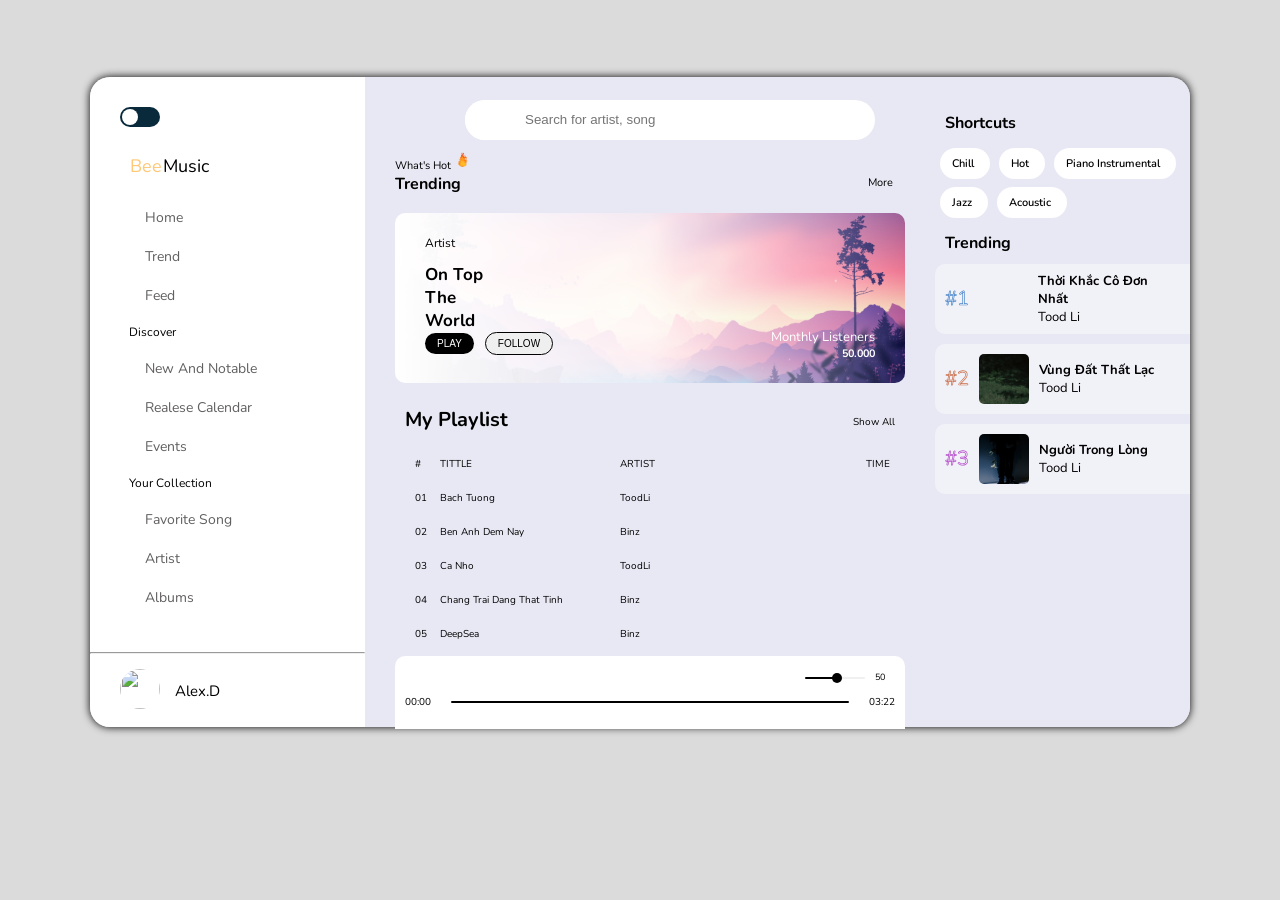
==== index.html @ 3c69642f "change index file" ====
<!DOCTYPE html>
<html lang="en">
<head>
    <meta charset="UTF-8">
    <meta http-equiv="X-UA-Compatible" content="IE=edge">
    <meta name="viewport" content="width=device-width, initial-scale=1.0">
    <link rel="stylesheet" href="../resource/css/styles.css">
    <link href="https://cdn.jsdelivr.net/gh/hung1001/font-awesome-pro@4cac1a6/css/all.css" rel="stylesheet" type="text/css" />   
    
    <script src="https://code.jquery.com/jquery-3.6.0.slim.min.js" integrity="sha256-u7e5khyithlIdTpu22PHhENmPcRdFiHRjhAuHcs05RI=" crossorigin="anonymous"></script>
    <script src="https://code.highcharts.com/highcharts.js"></script>
    <script src="https://code.highcharts.com/modules/series-label.js"></script>
    <script src="https://code.highcharts.com/modules/exporting.js"></script>
    <script src="https://code.highcharts.com/modules/export-data.js"></script>
    <script src="https://code.highcharts.com/modules/accessibility.js"></script>
    <title>Bee Music</title>
</head>
<body>
    <div class="wrapper">
        <div class="container">
            <!-- navbar -->
            <div class="navbar">
                <div class="navbar__container">
                    <div class="navbar__effect">
                        <input type="checkbox" class="switch__mode">
                        <span class="navbar__effect__icon">
                            <i class="fad fa-grip-lines"></i>
                        </span>
                    </div>
                    <div class="logo">
                        <span class="logo__img"><i class="fab fa-forumbee"></i></span>
                        <span class="logo__name">
                            <span class="logo__name--yellow">Bee</span>
                            <span class="logo__name--black">music</span>
                        </span>
                    </div>
                    <div class="navbar_content">
                        <div class="navbar_content navbar_content_main">
                            <ul class="navbar">
                                <li class="navbar__icon__content">
                                    <a href="#">
                                        <span class="navbar__icon">
                                            <i class="fas fa-home"></i>
                                        </span>
                                        <span class="navbar__content">
                                            home
                                        </span>
                                    </a>
                                </li>
                                <li class="navbar__icon__content">
                                    <a href="#">
                                        <span class="navbar__icon">
                                            <i class="fal fa-analytics"></i>
                                        </span>
                                        <span class="navbar__content">
                                            trend
                                        </span>
                                    </a>
                                </li>
                                <li class="navbar__icon__content">
                                    <a href="#">
                                        <span class="navbar__icon">
                                            <i class="fas fa-compass"></i>
                                        </span>
                                        <span class="navbar__content">
                                            feed
                                        </span>
                                    </a>
                                </li>
                            </ul>
                        </div>
                        <div class="navbar_content navbar_content_discover">
                            <p class="navbar__content_tittle">Discover</p>
                            <ul class="navbar">
                                <li class="navbar__icon__content">
                                    <a href="#">
                                        <span class="navbar__icon">
                                            <i class="far fa-newspaper"></i>                                        </span>
                                        <span class="navbar__content">
                                            new and notable
                                        </span>
                                    </a>
                                </li>
                                <li class="navbar__icon__content">
                                    <a href="#">
                                        <span class="navbar__icon">
                                            <i class="fas fa-calendar-alt"></i>
                                        </span>
                                        <span class="navbar__content">
                                            realese calendar
                                        </span>
                                    </a>
                                </li>
                                <li class="navbar__icon__content">
                                    <a href="#">
                                        <span class="navbar__icon">
                                            <i class="fas fa-ticket-alt"></i>
                                        </span>
                                        <span class="navbar__content">
                                            events
                                        </span>
                                    </a>
                                </li>
                            </ul>
                        </div>
                        <div class="navbar_content navbar_content_collection">
                            <p class="navbar__content_tittle">Your Collection</p>
                            <ul class="navbar">
                                <li class="navbar__icon__content">
                                    <a href="#">
                                        <span class="navbar__icon">
                                            <i class="fas fa-heart"></i>
                                        </span>
                                        <span class="navbar__content">
                                            favorite song
                                        </span>
                                    </a>
                                </li>
                                <li class="navbar__icon__content">
                                    <a href="#">
                                        <span class="navbar__icon">
                                            <i class="fas fa-users"></i>
                                        </span>
                                        <span class="navbar__content">
                                            artist
                                        </span>
                                    </a>
                                </li>
                                <li class="navbar__icon__content">
                                    <a href="#">
                                        <span class="navbar__icon">
                                            <i class="fas fa-star"></i>
                                        </span>
                                        <span class="navbar__content">
                                            albums
                                        </span>
                                    </a>
                                </li>
                            </ul>
                        </div>
                    </div>
                </div>
                <hr style="color: rgb(97, 95, 95);">
                <div class="navbar__user">
                    <span class="account__img">
                        <img src="https://i.pinimg.com/564x/e2/06/dd/e206ddf0f27e3b1084a18b9f6635a514.jpg" alt="">
                    </span>
                    <span class="account__name">Alex.D</span>
                    <span class="account__icon"><i class="fad fa-sign-out"></i></span>
                </div>
            </div>

            <!-- main -->
            <div class="content">
                <div class="content content__header">
                    <div class="icon__before__after">
                        <span class="icon icon__before">
                            <i class="fas fa-long-arrow-alt-left"></i>
                        </span>
                        <span class="icon icon__after">
                            <i class="fas fa-long-arrow-alt-right"></i>
                        </span>
                    </div>
                    <div class="search__bar">
                        <span class="icon__search">
                            <i class="far fa-search"></i>
                        </span>
                        <span class="input">
                            <input type="text" placeholder="Search for artist, song" id="search">
                        </span>
                        <span class="clear" onclick="document.getElementById('search').value=''">
                            <i class="fal fa-times"></i>
                        </span>
                    </div>
                </div>
                <div class="content content__tittle">
                    <p class="content__tittle__small">
                        what's hot
                        <img src="../resource/img/fire.png">
                    </p>
                    <div class="content__tittle__big">
                        <p class="content__tittle__big__left">trending</p>
                        <p class="content__tittle__big__right">more <i class="far fa-chevron-right"></i></p>
                    </div>
                </div>
                <div class="content content__banner">
                    <p class="content__banner__small__tittle">
                        artist
                    </p>
                    <h4 class="content__banner__big__tittle">
                        on top the world
                    </h4>
                    <div class="content__banner__sub">
                        <div class="content__banner__sub__button">
                            <button class="button__play">play</button>
                            <button class="button__follow">follow</button>
                        </div>
                        <div class="content__banner__sub__infor">
                            <p>Monthly listeners</p>
                            <h5>50.000</h5>
                        </div>
                    </div>
                </div>
                <div class="content content__playList">
                    <div class="playList__header">
                        <h1>my playlist</h1>
                        <p>Show all</p>
                    </div>
                    <div class="playList__main">
                        <div class="playList playList__tittle">
                            <p class="playList__number">#</p>
                            <p class="playList__name">tittle</p>
                            <p class="playList__artist">artist</p>
                            <p class="playList__time">time</p>
                        </div>
                        <div class="playList__play">
                        </div>
                    </div>
                </div>

                <div class="playSong">
                    <div class="playSong__control">
                        <div class="playSong__control__active">
                            <i class="far fa-heart heart"></i>
                            <i class="fas fa-music"></i>
                            <i class="far fa-expand-alt"></i>
                        </div>
                        <div class="playSong__control__main">
                            <i class="far fa-undo-alt play-repeat"></i>
                            <i class="fas fa-fast-backward play-backward"></i>
                            <i class="fas fa-play-circle play"></i>
                            <i class="fas fa-fast-forward play-forward"></i>
                            <i class="fas fa-random play-random"></i>
                        </div>
                        <div class="playSong__volumn">
                            <i class="fal fa-volume-up"></i>
                            <div class="slider">
                                <input type="range" min="0" max="100" value="50" class="volumn__input">
                                <progress min="0" max="100" value="50" class="volumn__progress"></progress>
                            </div>
                            <div class="sliderValue">50</div>
                        </div>
                    </div>
                    <div class="playSong__process">
                        <span class="current-time">00:00</span>
                        <div class="progress__song"><div class="progress-bar__song"></div></div>
                        <span class="duration-time">03:22</span>
                    </div>
                </div>
            </div>

            <!-- siderbar -->
            <div class="siderbar">
                <div class="siderbar__shortcut">
                    <p class="siderbar__title">
                        shortcuts
                    </p>
                    <div class="siderbar__shortcut__items">
                        <span class="siderbar__shortcut__item">
                            chill
                            <i class="far fa-snowflake snow"></i>
                        </span>
                        <span class="siderbar__shortcut__item">
                            hot
                            <i class="fas fa-star star"></i>
                        </span>
                        <span class="siderbar__shortcut__item">
                            Piano instrumental
                            <i class="fad fa-piano-keyboard keyboard"></i>
                        </span>
                        <span class="siderbar__shortcut__item">
                            jazz
                            <i class="fas fa-saxophone saxophone"></i>
                        </span>
                        <span class="siderbar__shortcut__item">
                            acoustic
                            <i class="fas fa-guitar guitar"></i>
                        </span>
                    </div>
                </div>

                <div class="siderbar__trending">
                    <p class="siderbar__title">trending</p>
                    <div class="listTrend">
                        <div class="listTrend__item"></div>
                    </div>
                </div>

                <div class="siderbar__chart">
                    <div id="chart"></div>
                </div>
            </div>
        </div>
    </div>
    
    <script>
        window.onload = function() {
        volumnButton = document.querySelector(".volumn__input");
        volumnButton.oninput = function(){
            volumnProgress = document.querySelector(".volumn__progress");
            volumnProgress.value = volumnButton.value;

            volumnValue = document.querySelector(".sliderValue");
            volumnValue.innerHTML = volumnButton.value;
        }
    }
    </script>
    <script src="../resource/js/script.js"></script>
    <script src="../resource/js/chart.js"></script>
</body>
</html>
---- resource/css/styles.css ----
@import url('https://fonts.googleapis.com/css2?family=Nunito:wght@200;300&family=Poppins:wght@200&display=swap');
html{
    font-family: 'Nunito', sans-serif;
    font-size: 62.5%;
    text-transform: capitalize;
}
body{
    margin: 0;
    padding: 0;
    box-sizing: border-box;
}
:root{
    --color-border:white;
    --color-chart:#E7E8F3;
    --color-hr: ;
    --text-color:black;
    --color-gray: rgb(97, 95, 95);
    --color-logo:#FFC876;
    --color-ball-before:white;
    --color-button-before:#092A3B;
    --color-black: black;
    --color-background:#DBDBDB;
    --color-background-main:#E7E8F3;
    --color-navbar-hover:#9ba0df;
    --color-background-navbar: white;
    --color-background-scroll: lightgrey;
    --color-scrollbar-thumb: rgba(145, 145, 145, 0.719);
}
.wrapper{
    height: 900px;
    background-color: var(--color-background);
    display: flex;
    justify-content: center;
    color: var(--text-color); 
}
::-webkit-scrollbar{
    width: 12px;
}
::-webkit-scrollbar-track{
    width: 10px;
}
::-webkit-scrollbar-thumb{
    border-radius: 7px;
    border: 3px solid transparent;
    background-clip: content-box;
    background-color: var(--color-scrollbar-thumb);
}
.container{
    position: relative;
    margin-top: 6%;
    border-radius: 20px;
    height: 65rem;
    box-shadow: 0 0 0.8rem black;
    /* Grid */
    display: grid;
    grid-template-columns: 275px 570px 255px;

}

/* navbar */
.navbar{
    background-color: var(--color-background-navbar);  
    border-radius: 20px 0 0 20px;
}
/* navbar container */
.navbar__container{
    padding: 3rem;
}
.navbar__effect{
    width: 21.5rem;
    height: 2rem;
    display: flex;
}
.switch__mode{
    position: relative;
    appearance: none;
    width: 4rem;
    height: 2rem;
    background-color: var(--color-button-before);
    border-radius: 10px;
    margin: 0;
}
.switch__mode:checked{
    background-color: var(--color-background-main);
}
.switch__mode::before{
    content: "";
    display: block;
    width: 1.6rem;
    height: 1.6rem;
    border-radius: 50%;
    background-color: var(--color-ball-before);
    position: absolute;
    top: 0.2rem;
    left: 0.2rem;
    transition: 0.7s;
}
.switch__mode:checked::before{
    left: 2.1rem;
    background-color: var(--color-button-before);
}
.navbar__effect__icon{
    color: var(--text-color);
    margin-left: auto;
    font-size: 15px;
    cursor: pointer;
}

.logo{
    padding: 1.5rem 0;
    color: var(--color-logo);
    font-size: 1.8rem;
}
.logo__img{
    font-size: 3rem;
    margin-right: 1rem;
}
.logo__name{
    word-spacing: -4px;
}
.logo__name--black{
    color: var(--text-color);
}

.navbar{
    list-style-type: none;
    padding: 0;
    margin: 0;
}
a{
    text-decoration: none;
    color: var(--color-gray);
}
.navbar__icon__content{
    position: relative;
    padding: 1rem;
    font-size: 1.4rem;
    transition: .1s;
}
.navbar__icon__content:hover{
    background-color: var(--color-navbar-hover);
    border-radius: .7rem;
    cursor: pointer;
}
.navbar__icon__content:hover a{
    color: var(--color-black);
}
.navbar__icon__content::after{
    content: '';
    display: block;
    position: absolute;
    width: 0.2rem;
    height: 100%;
    top: 0;
    right: -3rem;
    background-color: var(--color-navbar-hover);
    opacity: 0;
}
.navbar__icon__content:hover:after{
    opacity: 1;
}
.navbar__icon{
    margin-right: 1.5rem;
}
.navbar__content_tittle{
    font-size: 1.2rem;
    margin: 0.9rem;
}
hr{
    color: var(--color-gray);
}
.navbar__user{
    display: flex;
    align-items: center;
    padding: 1rem 3rem;
}
.navbar__user img{
    width: 4rem;
    height: 4rem;
    border-radius: 50%;
    margin-right: 1.5rem;
}
.account__name{
    font-size: 1.5rem;
    cursor: pointer;
}
.account__icon{
    margin-left: auto;
    font-size: 1.5rem;
    color: var(--text-color);
    cursor: pointer;
}

/* Content */
.content{
    padding: 1rem 3rem;
    background-color: var(--color-background-main);
}
.content__header{
    display: flex;
    align-items: center;
    padding: 0;
    margin-top: 1.3rem;
}
.icon{
    font-size: 1.5rem;
    margin-right: 3.5rem;
    cursor: pointer;
}

.search__bar{
    position: relative;
    width: 41rem;
    height: 4rem;
    border-radius: 4rem;
    background-color: var(--color-background-navbar);
}
.search__bar.active{
    width: 41rem;
}
.icon__search{
    display: flex;
    justify-content: center;
    align-items: center;
    cursor: pointer;
    position: absolute;
    font-size: 1.5rem;
    width: 4rem;
    height: 4rem;
    border-radius: 50%;
    background-color: var(--color-background-navbar);
}
.search__bar .input{
    position: relative;
    width: 30rem;
    height: 3.8rem;
    left: 6rem;

    display: flex;
    justify-content: center;
    align-items: center;
}
.search__bar .input input{
    position: absolute;
    top: 0;
    width: 100%;
    height: 100%;
    border: none;
    outline: navajowhite;
}
.clear{
    font-size: 1.5rem;
    position: absolute;
    top: 30%;
    right: 5%;
    cursor: pointer;
}
.content__tittle{
    padding: 0;
}
.content__tittle__small{
    font-size: 1.1rem;
    padding-top: 1rem;
    margin: 0;
}
.content__tittle__small img{
    height: 1.9rem;
    width: 1.7rem;
    margin: 0;
}
.content__tittle__big{
    display: flex;
    align-items: center;
    padding-bottom: 1.8rem;
}
.content__tittle__big__left{
    font-weight: bold;
    font-size: 1.6rem;
    margin: 0;
}
.content__tittle__big__right{
    margin: 0;
    margin-bottom: .2rem;
    margin-left: auto;
    margin-right: .7rem;
    font-size: 1.1rem;
    transition: .2s;
}
.content__tittle__big__right i{
    margin-left: .5rem;
    font-size: 1rem;
}
.content__tittle__big__right:hover{
    color: var(--color-background-navbar);
    text-decoration: underline;
    background-color: var(--color-black);
    border-radius: 1rem;
    padding: 0.2rem 1.1rem;
    cursor: pointer;
}
.content__banner{
    background: linear-gradient(to right, white, rgba(255, 255, 255, 0.85), rgba(255, 255, 255, 0)), 
    url(../img/banner.jpg);
    background-repeat: no-repeat;
    background-size: cover;
    background-position: center;
    height: 15rem;
    border-radius: 1rem;
    position: relative;
    color: var(--text-color);
}
.content__banner__small__tittle{
    font-size: 1.2rem;
}
.content__banner__big__tittle{
    font-size: 1.7rem;
    height: 4.8rem;
    width: 8.5rem;
    margin-top: 0;
    margin-bottom: 0;
}
.content__banner__sub__button button{
    border-radius: 2rem;
    padding: 0.5rem 1.2rem;
    text-transform: uppercase;
    font-size: 1rem;
    margin-top: 1.6rem;
    margin-right: .8rem;
}
.button__play{
    background-color: var(--color-black);
    color: var(--color-ball-before);
    border: none;
    transition: .5s;
}
.button__play:hover{
    cursor: pointer;
    background-color: rgba(0, 0, 0, 0.363);
}
.button__follow{
    border: solid .1rem;
    transition: .5s;
}
.button__follow:hover{
    cursor: pointer;
    color: rgba(0, 0, 0, 0.363);
    border: solid .1rem rgba(0, 0, 0, 0.315);
}
.content__banner__sub__infor{
    color: var(--color-ball-before);
    font-size: 1.3rem;
    text-align: right;
    margin-left: auto;
    margin-top: 1.7rem;
}
.content__banner__sub__infor p{
    margin: 0;
}
.content__banner__sub__infor h5{
    margin: 0;
}
.content__banner__sub{
    display: flex;
    align-items: center;
}
.content__playList{
    padding: 1rem;
}
.playList__header{
    display: flex;
    align-items: center;
}
.playList__header p{
    margin-left: auto;
    margin-top: 1.5rem;
    transition: .5s;
}
.playList__header p:hover{
    padding: .1rem 1rem;
    background-color: black;
    color: white;
    border-radius: 2rem;
    cursor: pointer;
}
.playList{
    gap: 1rem;
    padding: 1rem 0;
    display: grid;
    grid-template-columns: 1.5rem 17rem 12rem 16rem;
}
.playList.song{
    transition: .2s;
}
.playList.song:hover{
    background-color: rgba(255, 255, 255, 0.39);
    border-radius: 1rem;
}
.playList p{
    margin: 0;
    padding-left: 1rem;
    padding-right: 1rem;
}
.playList__main{
    position: relative;
}
.playList__tittle{
    position: relative;
    text-transform: uppercase;
    font-size: 1rem;
}
.playList__time{
    text-align: right;
    padding-right: 2rem;
}
.playList__play{
    position: absolute;
    overflow-y: scroll;
    height: 16rem;
    cursor: pointer;
}
.playList__play::-webkit-scrollbar{
    width: 8px;
}

.playSong{
    position: absolute;
    width: 51rem;
    height: 7.3rem;
    margin-top: 16.5rem;
    border-radius: 1rem 1rem 0 0;
    background-color: var(--color-background-navbar);
}
.playSong__control{
    display: flex;
    align-items: center;
    justify-content: space-between;
    font-size: 1.2rem;
    padding: 1.5rem 2rem 1rem;
}
.playSong__control__active{
    display: flex;
    justify-content: space-around;
}
.playSong i{
    padding: 0 0.5rem;   
    cursor: pointer; 
}
.playSong__control__main{
    display: flex;
    justify-content: center;
    align-items: center;
}
.playSong__control__main .play{
    font-size: 2.5rem;
}

.playSong__volumn{
    display: flex;
    align-items: center;
}
.slider{
    position: relative;
    width: 6rem;
    height: .2rem;
    margin-left: .5rem;
}
.slider input[type ="range"]{
    position: absolute;
    top: -1px;
    width: 6rem;
    height: .2px;
    -webkit-appearance: none;
    background: transparent;
    z-index: 99;
}
.slider input::-webkit-slider-thumb{
    -webkit-appearance: none;
    width: 1rem;
    height: 1rem;
    background: var(--color-black);
    border-radius: 50%;
    cursor: pointer;
}
.slider input::-webkit-slider-thumb:hover{
    transform: scale(1.1);
}
.slider progress{
    position: absolute;
    top: 0;
    width: 6rem;
    height: .2rem;
    -webkit-appearance: none;
    border-radius: 2px;
    overflow: hidden;
}
.slider progress::-webkit-progress-bar{
    background: #f0f0f0; 
}
.slider progress::-webkit-progress-value{
    background: var(--color-black); 
}
.sliderValue{
    text-align: center;
    margin-left: 1rem;
    font-size: .9rem;
    margin-bottom: .2rem;
}

.playSong__process {
    display: flex;
    align-items: center;
    padding: 1rem;
    padding-top: 0;
}
.progress__song {
    margin-left: 2rem;
    margin-right: 2rem;
    width: 100%;
    height: .2rem;
    overflow: hidden;
    position: relative;
    border-radius: 5px;
    background: var(--color-black);
    cursor: pointer;
}
.progress-bar__song{
    position: absolute;
    top: 0;
    left: 0;
    width: 0;
    height: 100%;
    background-color: rgb(243 60 110);
}

/* siderbar */
.siderbar{
    background-color: var(--color-background-main);
    border-radius: 0 20px 20px 0;
}
.siderbar__shortcut{
    padding-top: 3.5rem;
}
.siderbar__title{
    font-weight: bold;
    font-size: 1.6rem;
    margin: 0;
    margin-bottom: 1rem;
    margin-left: 1rem;
}
.siderbar__shortcut__items{
    display: flex;
    flex-wrap: wrap;
    margin-bottom: 1rem;
}
.siderbar__shortcut__item{
    padding: 0.8rem 1.2rem;
    background-color: white;
    margin: 0.4rem;
    margin-left: .5rem;
    border-radius: 2rem;
    display: flex;
    align-items: center;
    color: #000;
    font-weight: 600;
    font-size: 1.1rem;
    cursor: pointer;
}
.siderbar__shortcut__item i{
    margin-left: .4rem;
}
i.snow{
    color: lightskyblue;
}
i.star{
    color: #FFE98E;
}
i.saxophone,
.guitar{
    color: burlywood;
}

.media{
    cursor:pointer;
    display: flex;
    align-items: center;
    width: 23.5rem;
    height: 6rem;
    margin-bottom: 1rem;
    padding: .5rem 1rem;
    border-radius: 1rem 0 0 1rem;
    background-color: rgba(255, 255, 255, 0.39);
}
.media:hover{
    background:rgba(255, 255, 255, 0.801);
}
.song__number{
    font-size: 2rem;
    margin-right: 1rem;
    -webkit-text-stroke: .7px #4a86ca;
    color: rgba(240, 241, 243, 0);
}
.listTrend__item .media:nth-child(2) .song__number{
    -webkit-text-stroke: .7px #ca6e4a;
}
.listTrend__item .media:last-child .song__number{
    -webkit-text-stroke: .7px #b54aca;
}
.song__thumb{
    width: 5rem;
    height: 5rem;
    margin-right: 1rem;
    border-radius: .5rem;
    background-size: cover;
    background-repeat: no-repeat;
    background-position: 100%;
}
.song__infor{
    display: flex;
    flex-direction: column;
    justify-content: start;
}
.song__infor p{
    margin: 0;
    font-size: 1.3rem;
}
.songTrend__name{
    font-weight: bold;
}

/* chart */
/* .siderbar__chart{
    width: 29rem;
    height: 16rem;
    margin: 0;
}
#chart{
    width: 29rem;
    height: 16rem;
    margin: 0;
} */

/* mode */
.navbar.dark{
    --color-background-navbar: #242526;
    --text-color:rgb(236, 234, 234);
    --color-gray: rgb(175, 175, 175);
}
.content.dark{
    --color-background-main:#18191a;
    --color-background-navbar: #242526;
}
.content.dark .search__bar .input input{
    background-color: var(--color-background-navbar);
}
.content.dark .slider progress::-webkit-progress-value,
.content.dark .slider input::-webkit-slider-thumb{
    background-color: white;
}
.content.dark .slider progress::-webkit-progress-bar{
    background: #3f3a3a; 
}
.siderbar.dark{
    --color-background-main:#18191a;
    --color-chart:#242526;
    --color-border:rgba(255, 255, 255, 0.555);
}
.siderbar.dark .media{
    background-color: rgba(255, 255, 255, 0.014);
}
.siderbar.dark .media:hover{
    background:rgba(255, 255, 255, 0.301);
}
.wrapper.dark{
    color: rgb(227, 227, 233);
}

/* heart */
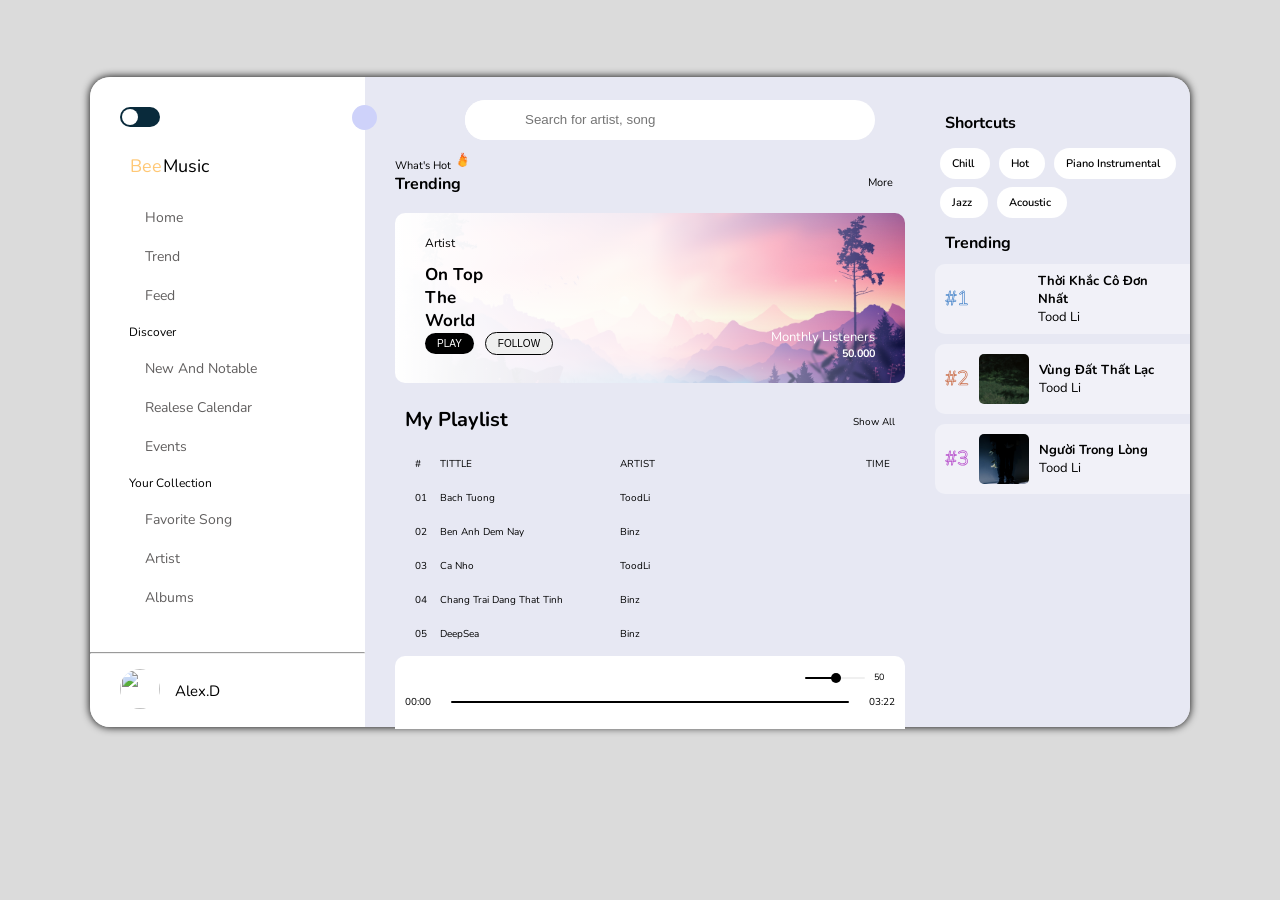
==== commit ee0c3374: "add close future for navbar" ====
--- a/index.html
+++ b/index.html
@@ -4,7 +4,7 @@
     <meta charset="UTF-8">
     <meta http-equiv="X-UA-Compatible" content="IE=edge">
     <meta name="viewport" content="width=device-width, initial-scale=1.0">
-    <link rel="stylesheet" href="../resource/css/styles.css">
+    <link rel="stylesheet" href="./resource/css/styles.css" type="text/css">
     <link href="https://cdn.jsdelivr.net/gh/hung1001/font-awesome-pro@4cac1a6/css/all.css" rel="stylesheet" type="text/css" />   
     
     <script src="https://code.jquery.com/jquery-3.6.0.slim.min.js" integrity="sha256-u7e5khyithlIdTpu22PHhENmPcRdFiHRjhAuHcs05RI=" crossorigin="anonymous"></script>
@@ -19,12 +19,12 @@
     <div class="wrapper">
         <div class="container">
             <!-- navbar -->
-            <div class="navbar">
+            <div class="wrapper__navbar">
                 <div class="navbar__container">
                     <div class="navbar__effect">
                         <input type="checkbox" class="switch__mode">
                         <span class="navbar__effect__icon">
-                            <i class="fad fa-grip-lines"></i>
+                            <i class="fas fa-chevron-right"></i>
                         </span>
                     </div>
                     <div class="logo">
@@ -38,11 +38,11 @@
                         <div class="navbar_content navbar_content_main">
                             <ul class="navbar">
                                 <li class="navbar__icon__content">
-                                    <a href="#">
+                                    <a href="#" class="navbar__border">
                                         <span class="navbar__icon">
                                             <i class="fas fa-home"></i>
                                         </span>
-                                        <span class="navbar__content">
+                                        <span class="navbar__content__text">
                                             home
                                         </span>
                                     </a>
@@ -52,7 +52,7 @@
                                         <span class="navbar__icon">
                                             <i class="fal fa-analytics"></i>
                                         </span>
-                                        <span class="navbar__content">
+                                        <span class="navbar__content__text">
                                             trend
                                         </span>
                                     </a>
@@ -62,7 +62,7 @@
                                         <span class="navbar__icon">
                                             <i class="fas fa-compass"></i>
                                         </span>
-                                        <span class="navbar__content">
+                                        <span class="navbar__content__text">
                                             feed
                                         </span>
                                     </a>
@@ -76,7 +76,7 @@
                                     <a href="#">
                                         <span class="navbar__icon">
                                             <i class="far fa-newspaper"></i>                                        </span>
-                                        <span class="navbar__content">
+                                        <span class="navbar__content__text">
                                             new and notable
                                         </span>
                                     </a>
@@ -86,7 +86,7 @@
                                         <span class="navbar__icon">
                                             <i class="fas fa-calendar-alt"></i>
                                         </span>
-                                        <span class="navbar__content">
+                                        <span class="navbar__content__text">
                                             realese calendar
                                         </span>
                                     </a>
@@ -96,7 +96,7 @@
                                         <span class="navbar__icon">
                                             <i class="fas fa-ticket-alt"></i>
                                         </span>
-                                        <span class="navbar__content">
+                                        <span class="navbar__content__text">
                                             events
                                         </span>
                                     </a>
@@ -111,7 +111,7 @@
                                         <span class="navbar__icon">
                                             <i class="fas fa-heart"></i>
                                         </span>
-                                        <span class="navbar__content">
+                                        <span class="navbar__content__text">
                                             favorite song
                                         </span>
                                     </a>
@@ -121,7 +121,7 @@
                                         <span class="navbar__icon">
                                             <i class="fas fa-users"></i>
                                         </span>
-                                        <span class="navbar__content">
+                                        <span class="navbar__content__text">
                                             artist
                                         </span>
                                     </a>
@@ -131,7 +131,7 @@
                                         <span class="navbar__icon">
                                             <i class="fas fa-star"></i>
                                         </span>
-                                        <span class="navbar__content">
+                                        <span class="navbar__content__text">
                                             albums
                                         </span>
                                     </a>
@@ -176,7 +176,7 @@
                 <div class="content content__tittle">
                     <p class="content__tittle__small">
                         what's hot
-                        <img src="../resource/img/fire.png">
+                        <img src="./resource/img/fire.png">
                     </p>
                     <div class="content__tittle__big">
                         <p class="content__tittle__big__left">trending</p>
@@ -221,7 +221,7 @@
                 <div class="playSong">
                     <div class="playSong__control">
                         <div class="playSong__control__active">
-                            <i class="far fa-heart heart"></i>
+                            <i class="far fa-heart" id="heart"></i>
                             <i class="fas fa-music"></i>
                             <i class="far fa-expand-alt"></i>
                         </div>
@@ -305,7 +305,7 @@
         }
     }
     </script>
-    <script src="../resource/js/script.js"></script>
-    <script src="../resource/js/chart.js"></script>
+    <script src="./resource/js/script.js"></script>
+    <script src="./resource/js/chart.js"></script>
 </body>
 </html>
--- a/resource/css/styles.css
+++ b/resource/css/styles.css
@@ -10,6 +10,7 @@
     box-sizing: border-box;
 }
 :root{
+    --color-icon-close:#ced2fa;
     --color-border:white;
     --color-chart:#E7E8F3;
     --color-hr: ;
@@ -54,11 +55,11 @@
     /* Grid */
     display: grid;
     grid-template-columns: 275px 570px 255px;
-
 }
 
 /* navbar */
-.navbar{
+.wrapper__navbar{
+    position: relative;
     background-color: var(--color-background-navbar);  
     border-radius: 20px 0 0 20px;
 }
@@ -81,7 +82,7 @@
     margin: 0;
 }
 .switch__mode:checked{
-    background-color: var(--color-background-main);
+    background-color: #999ed4;
 }
 .switch__mode::before{
     content: "";
@@ -100,10 +101,19 @@
     background-color: var(--color-button-before);
 }
 .navbar__effect__icon{
-    color: var(--text-color);
-    margin-left: auto;
-    font-size: 15px;
-    cursor: pointer;
+    position: absolute;
+    color: var(--color-black);
+    font-size: 14px;
+    cursor: pointer;
+    top:2.8rem;
+    right: -1.2rem;
+    width: 2.5rem;
+    height: 2.5rem;
+    background: var(--color-icon-close);
+    display: flex;
+    align-items: center;
+    justify-content: center;
+    border-radius: 50%;
 }
 
 .logo{
@@ -136,6 +146,8 @@
     padding: 1rem;
     font-size: 1.4rem;
     transition: .1s;
+
+    width: 19.6rem;
 }
 .navbar__icon__content:hover{
     background-color: var(--color-navbar-hover);
@@ -466,9 +478,9 @@
 }
 .slider input[type ="range"]{
     position: absolute;
-    top: -1px;
-    width: 6rem;
-    height: .2px;
+    top: -2px;
+    width: 6.2rem;
+    height: .2rem;
     -webkit-appearance: none;
     background: transparent;
     z-index: 99;
@@ -487,6 +499,7 @@
 .slider progress{
     position: absolute;
     top: 0;
+    left: 2px;
     width: 6rem;
     height: .2rem;
     -webkit-appearance: none;
@@ -504,6 +517,7 @@
     margin-left: 1rem;
     font-size: .9rem;
     margin-bottom: .2rem;
+    width: 12px;
 }
 
 .playSong__process {
@@ -640,17 +654,24 @@
 } */
 
 /* mode */
-.navbar.dark{
+.wrapper__navbar.dark{
     --color-background-navbar: #242526;
     --text-color:rgb(236, 234, 234);
     --color-gray: rgb(175, 175, 175);
 }
+.wrapper__navbar.dark .navbar__effect__icon{
+    --color-icon-close:#999ed4;
+}
 .content.dark{
     --color-background-main:#18191a;
     --color-background-navbar: #242526;
 }
 .content.dark .search__bar .input input{
     background-color: var(--color-background-navbar);
+    color: white;
+}
+.content.dark .content__tittle__big__right:hover{
+    color: white;
 }
 .content.dark .slider progress::-webkit-progress-value,
 .content.dark .slider input::-webkit-slider-thumb{
@@ -665,7 +686,7 @@
     --color-border:rgba(255, 255, 255, 0.555);
 }
 .siderbar.dark .media{
-    background-color: rgba(255, 255, 255, 0.014);
+    background-color: rgba(255, 255, 255, 0.116);
 }
 .siderbar.dark .media:hover{
     background:rgba(255, 255, 255, 0.301);
@@ -674,4 +695,60 @@
     color: rgb(227, 227, 233);
 }
 
-/* heart */
+.container.close{
+    grid-template-columns: 88px 570px 255px;
+}
+.wrapper__navbar{
+    height: 100%;
+    width: 275px;
+}
+.container.close .wrapper__navbar{
+    width: 88px;
+}
+.container.close .navbar__content_tittle {
+    display: none;
+}
+.container.close .navbar__content__text{
+    opacity: 0;
+}
+.container.close .logo{
+    width: 20rem;
+}
+.container.close .logo__name{
+    opacity: 0;
+}
+.container.close .navbar__user{
+    position: relative;
+    padding: 0 2.5rem;
+}
+.container.close .account__name{
+    opacity: 0;
+}
+.container.close .account__icon{
+    /* opacity: 1; */
+    position: absolute;
+    font-size: 1.5rem;
+    bottom: -4rem;
+    right: 3.3rem;
+}
+.container.close hr{
+    display: none;
+}
+.container.close .account__img img{
+    margin-top: 4rem;
+}
+.container.close .navbar__icon__content{
+    width: 5rem;
+    height: 2rem;
+    transition: 0;
+}
+.container.close .navbar__icon__content:hover{
+    border-radius: .7rem 0 0 .7rem;
+}
+.container.close .navbar__icon__content::after{
+    display: none;
+}
+.container.close .navbar__container{
+    padding: 2rem;
+    padding-top: 3rem;
+}
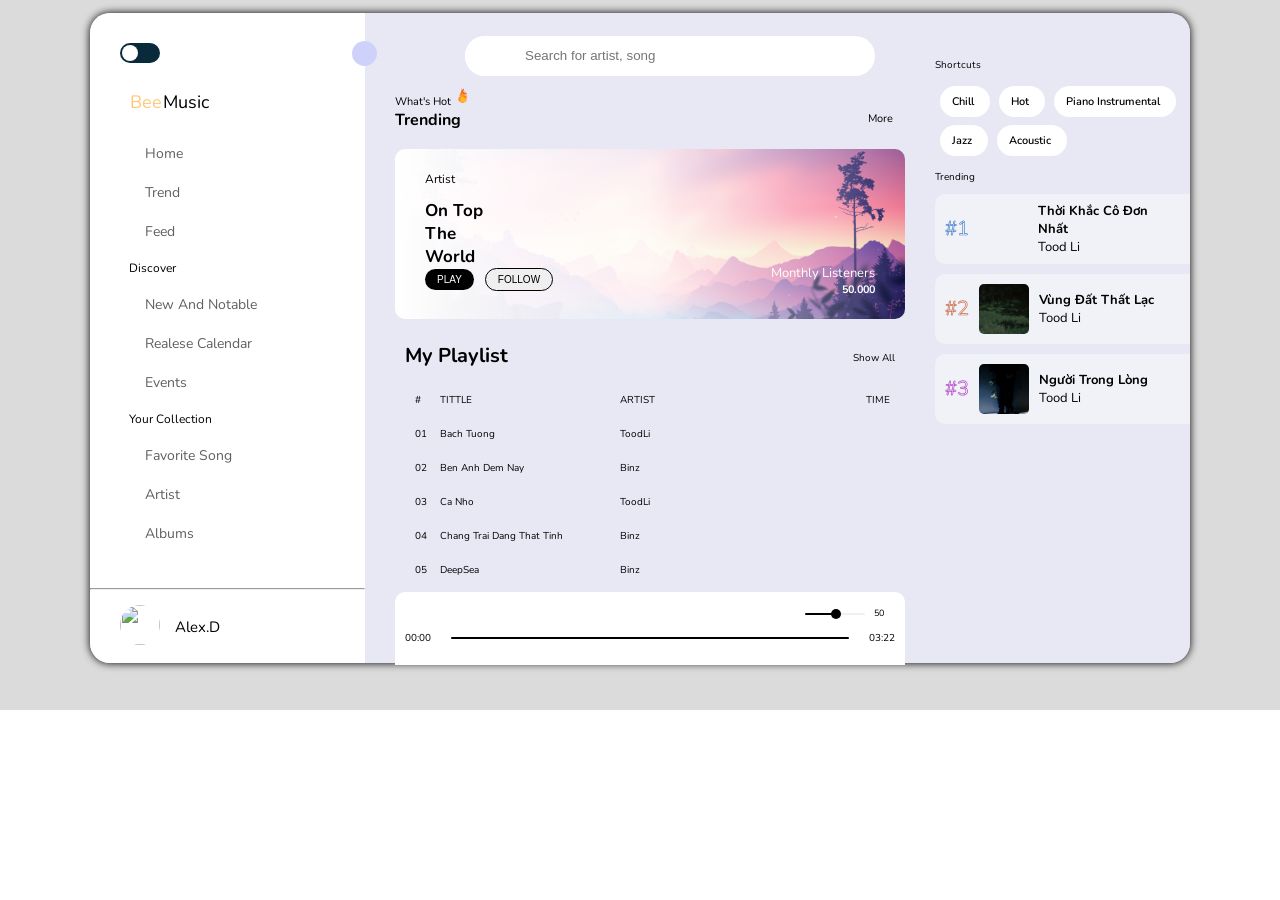
==== commit 9a93c562: "complite" ====
--- a/index.html
+++ b/index.html
@@ -13,7 +13,7 @@
     <script src="https://code.highcharts.com/modules/exporting.js"></script>
     <script src="https://code.highcharts.com/modules/export-data.js"></script>
     <script src="https://code.highcharts.com/modules/accessibility.js"></script>
-    <title>Bee Music</title>
+    <title>Be music</title>
 </head>
 <body>
     <div class="wrapper">
@@ -38,7 +38,7 @@
                         <div class="navbar_content navbar_content_main">
                             <ul class="navbar">
                                 <li class="navbar__icon__content">
-                                    <a href="#" class="navbar__border">
+                                    <a href="#">
                                         <span class="navbar__icon">
                                             <i class="fas fa-home"></i>
                                         </span>
@@ -46,6 +46,9 @@
                                             home
                                         </span>
                                     </a>
+                                    <span class="navbar__content--title">
+                                        Home
+                                    </span>
                                 </li>
                                 <li class="navbar__icon__content">
                                     <a href="#">
@@ -56,6 +59,9 @@
                                             trend
                                         </span>
                                     </a>
+                                    <span class="navbar__content--title">
+                                        trend
+                                    </span>
                                 </li>
                                 <li class="navbar__icon__content">
                                     <a href="#">
@@ -66,6 +72,9 @@
                                             feed
                                         </span>
                                     </a>
+                                    <span class="navbar__content--title">
+                                        feed
+                                    </span>
                                 </li>
                             </ul>
                         </div>
@@ -80,6 +89,9 @@
                                             new and notable
                                         </span>
                                     </a>
+                                    <span class="navbar__content--title">
+                                        new and notable
+                                    </span>
                                 </li>
                                 <li class="navbar__icon__content">
                                     <a href="#">
@@ -90,6 +102,9 @@
                                             realese calendar
                                         </span>
                                     </a>
+                                    <span class="navbar__content--title">
+                                        realese calendar
+                                    </span>
                                 </li>
                                 <li class="navbar__icon__content">
                                     <a href="#">
@@ -100,6 +115,9 @@
                                             events
                                         </span>
                                     </a>
+                                    <span class="navbar__content--title">
+                                        events
+                                    </span>
                                 </li>
                             </ul>
                         </div>
@@ -115,6 +133,9 @@
                                             favorite song
                                         </span>
                                     </a>
+                                    <span class="navbar__content--title">
+                                        favorite song
+                                    </span>
                                 </li>
                                 <li class="navbar__icon__content">
                                     <a href="#">
@@ -125,6 +146,9 @@
                                             artist
                                         </span>
                                     </a>
+                                    <span class="navbar__content--title">
+                                        artist
+                                    </span>
                                 </li>
                                 <li class="navbar__icon__content">
                                     <a href="#">
@@ -135,6 +159,9 @@
                                             albums
                                         </span>
                                     </a>
+                                    <span class="navbar__content--title">
+                                        albums
+                                    </span>
                                 </li>
                             </ul>
                         </div>
@@ -252,7 +279,7 @@
             <!-- siderbar -->
             <div class="siderbar">
                 <div class="siderbar__shortcut">
-                    <p class="siderbar__title">
+                    <p class="siderbar_ data-title">
                         shortcuts
                     </p>
                     <div class="siderbar__shortcut__items">
@@ -280,7 +307,7 @@
                 </div>
 
                 <div class="siderbar__trending">
-                    <p class="siderbar__title">trending</p>
+                    <p class="siderbar_ data-title">trending</p>
                     <div class="listTrend">
                         <div class="listTrend__item"></div>
                     </div>
--- a/resource/css/styles.css
+++ b/resource/css/styles.css
@@ -28,7 +28,8 @@
     --color-scrollbar-thumb: rgba(145, 145, 145, 0.719);
 }
 .wrapper{
-    height: 900px;
+    position: relative;
+    height: 710px;
     background-color: var(--color-background);
     display: flex;
     justify-content: center;
@@ -48,7 +49,7 @@
 }
 .container{
     position: relative;
-    margin-top: 6%;
+    margin-top: 1%;
     border-radius: 20px;
     height: 65rem;
     box-shadow: 0 0 0.8rem black;
@@ -177,6 +178,29 @@
 .navbar__content_tittle{
     font-size: 1.2rem;
     margin: 0.9rem;
+}
+.navbar__icon__content .navbar__content--title{
+    position: absolute;
+    top: -1.5rem;
+    left: 3rem;
+    padding: .5rem 2rem;
+    border-radius: 1rem;
+    background: var(--color-navbar-hover);
+    color: var(--color-black);
+    z-index: 1;
+    transition: opacity 0.2s;
+    width: max-content;
+    visibility: hidden;
+}
+.navbar__icon__content .navbar__content--title::after{
+    content: "";
+    position: absolute;
+    top: 89%;
+    left: 20%;
+    transform: translate(-50%);
+    border-width: 10px;
+    border-style: solid;
+    border-color: var(--color-navbar-hover) transparent transparent transparent ;
 }
 hr{
     color: var(--color-gray);
@@ -597,7 +621,7 @@
     cursor:pointer;
     display: flex;
     align-items: center;
-    width: 23.5rem;
+    width: inherit;
     height: 6rem;
     margin-bottom: 1rem;
     padding: .5rem 1rem;
@@ -695,60 +719,200 @@
     color: rgb(227, 227, 233);
 }
 
-.container.close{
-    grid-template-columns: 88px 570px 255px;
-}
-.wrapper__navbar{
-    height: 100%;
-    width: 275px;
-}
-.container.close .wrapper__navbar{
-    width: 88px;
-}
-.container.close .navbar__content_tittle {
-    display: none;
-}
-.container.close .navbar__content__text{
-    opacity: 0;
-}
-.container.close .logo{
-    width: 20rem;
-}
-.container.close .logo__name{
-    opacity: 0;
-}
-.container.close .navbar__user{
-    position: relative;
-    padding: 0 2.5rem;
-}
-.container.close .account__name{
-    opacity: 0;
-}
-.container.close .account__icon{
-    /* opacity: 1; */
-    position: absolute;
-    font-size: 1.5rem;
-    bottom: -4rem;
-    right: 3.3rem;
-}
-.container.close hr{
-    display: none;
-}
-.container.close .account__img img{
-    margin-top: 4rem;
-}
-.container.close .navbar__icon__content{
-    width: 5rem;
-    height: 2rem;
-    transition: 0;
-}
-.container.close .navbar__icon__content:hover{
-    border-radius: .7rem 0 0 .7rem;
-}
-.container.close .navbar__icon__content::after{
-    display: none;
-}
-.container.close .navbar__container{
-    padding: 2rem;
-    padding-top: 3rem;
-}+            /* Responsive */
+@media screen and (min-width:1117px){
+    .container.close{
+        grid-template-columns: 88px 671.5px 348.5px;
+    }
+    .wrapper__navbar{
+        height: 100%;
+        width: 275px;
+    }
+    .container.close .wrapper__navbar{
+        width: 88px;
+    }
+    .container.close .navbar__content_tittle {
+        display: none;
+    }
+    .container.close .navbar__content__text{
+        opacity: 0;
+    }
+    .container.close .logo{
+        width: 20rem;
+    }
+    .container.close .logo__name{
+        opacity: 0;
+    }
+    .container.close .navbar__user{
+        position: relative;
+        padding: 0 2.5rem;
+    }
+    .container.close .account__name{
+        opacity: 0;
+    }
+    .container.close .account__icon{
+        /* opacity: 1; */
+        position: absolute;
+        font-size: 1.5rem;
+        bottom: -4rem;
+        right: 3.3rem;
+    }
+    .container.close hr{
+        display: none;
+    }
+    .container.close .account__img img{
+        margin-top: 4rem;
+    }
+    .container.close .navbar__icon__content{
+        width: 5rem;
+        height: 2rem;
+        transition: 0;
+    }
+    .container.close .navbar__icon__content:hover{
+        border-radius: .7rem 0 0 .7rem;
+        background: #E7E8F3;
+    }
+    .container.close .navbar__icon__content::after{
+        display: none;
+    }
+    .container.close .navbar__container{
+        padding: 2rem;
+        padding-top: 3rem;
+    }
+    .container.close .navbar__icon__content:hover .navbar__content--title{
+        visibility: visible;
+        opacity: 1;
+    }
+    .container.close .playList{
+        gap: 4rem;
+    }
+    .container.close .playSong{
+        width: 61rem;
+    }
+}
+
+@media screen and (max-width: 1117px) {
+    .container{
+        grid-template-columns: 88px 570px 255px;
+    }
+    .container .wrapper__navbar{
+        width: 88px;
+        transition: 0.5s;
+    }
+    .container .navbar__content_tittle {
+        display: none;
+    }
+    .container .navbar__content__text{
+        opacity: 0;
+    }
+    .container .logo{
+        width: 20rem;
+    }
+    .container .logo__name{
+        opacity: 0;
+    }
+    .container .navbar__user{
+        position: relative;
+        padding: 0 2.5rem;
+    }
+    .container .account__img img{
+        margin-top: 4rem;
+    }
+    .container .account__name{
+        opacity: 0;
+    }
+    .container .account__icon{
+        position: absolute;
+        font-size: 1.5rem;
+        bottom: -4rem;
+        right: 3.3rem;
+    }
+    .container hr{
+        display: none;
+    }
+    .container .navbar__icon__content{
+        width: 5rem;
+        height: 2rem;
+        transition: 0;
+    }
+    .container .navbar__icon__content:hover{
+        border-radius: .7rem 0 0 .7rem;
+    }
+    .container .navbar__icon__content::after{
+        display: none;
+    }
+    .container .navbar__container{
+        padding: 2rem;
+        padding-top: 3rem;
+    }
+
+    /* open navbar */
+    .container.open .wrapper__navbar{
+        width: 275px;
+        z-index: 99;
+        box-shadow: 0 0 0.8rem black;
+    }
+    .container.open .navbar__content_tittle {
+        display: block;
+        margin: 0.9rem;
+    }
+    .container.open .navbar__content__text{
+        opacity: 1;
+    }
+    .container.open .logo{
+        width: initial;
+    }
+    .container.open .logo__name{
+        opacity: 1;
+    }
+    .container.open .navbar__user{
+        position: relative;
+        padding: 0 2.5rem;
+    }
+    .container.open .account__img img{
+        margin-top: 1rem;
+    }
+    .container.open .account__name{
+        opacity: 1;
+    }
+    .container.open .account__icon{
+        position: absolute;
+        font-size: 1.5rem;
+        bottom: 1.5rem;
+        right: 3.3rem;
+    }
+    .container.open hr{
+        display: block;
+    }
+    .container.open .navbar__icon__content{
+        width: 20.6rem;
+        height: 2rem;
+        transition: 0;
+    }
+    .container.open .navbar__icon__content:hover{
+        border-radius: .7rem;
+    }
+    .container.open .navbar__icon__content::after{
+        display: initial;
+    }
+    .container.open .navbar__container{
+        padding: 2rem;
+        padding-top: 3rem;
+    }
+}
+
+@media screen and (max-width: 929px) {
+    .container{
+        position: relative;
+
+    }
+    .wrapper__navbar{
+    
+    }
+    .content{
+        
+    }
+    .siderbar{
+        
+    }
+}
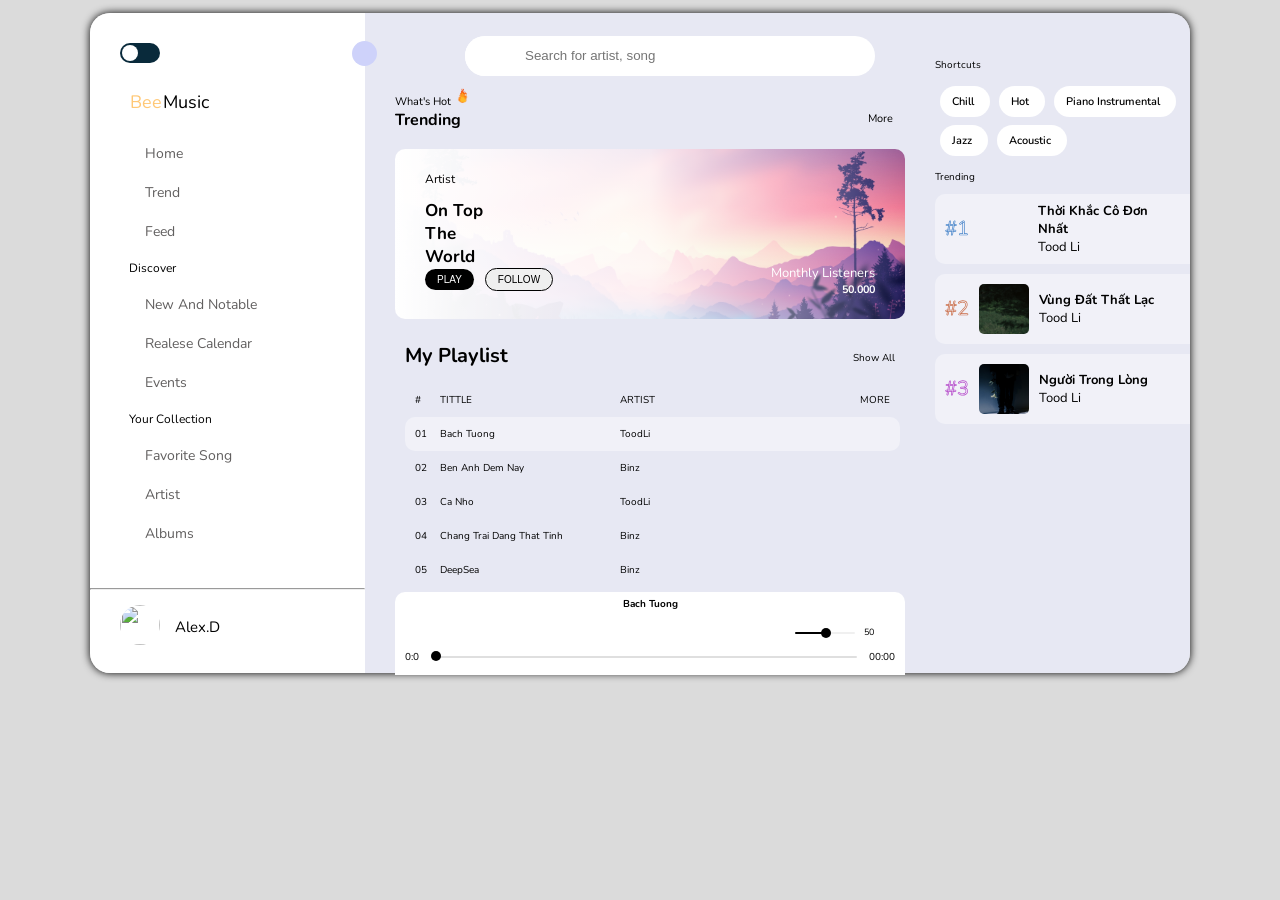
==== commit 64624c46: "final bee music" ====
--- a/index.html
+++ b/index.html
@@ -238,7 +238,7 @@
                             <p class="playList__number">#</p>
                             <p class="playList__name">tittle</p>
                             <p class="playList__artist">artist</p>
-                            <p class="playList__time">time</p>
+                            <p class="playList__more">More</p>
                         </div>
                         <div class="playList__play">
                         </div>
@@ -246,6 +246,7 @@
                 </div>
 
                 <div class="playSong">
+                    <div class="playSong__title"></div>
                     <div class="playSong__control">
                         <div class="playSong__control__active">
                             <i class="far fa-heart" id="heart"></i>
@@ -255,7 +256,7 @@
                         <div class="playSong__control__main">
                             <i class="far fa-undo-alt play-repeat"></i>
                             <i class="fas fa-fast-backward play-backward"></i>
-                            <i class="fas fa-play-circle play"></i>
+                            <i class="fas fa-play-circle" id="btn--play"></i>
                             <i class="fas fa-fast-forward play-forward"></i>
                             <i class="fas fa-random play-random"></i>
                         </div>
@@ -269,13 +270,19 @@
                         </div>
                     </div>
                     <div class="playSong__process">
-                        <span class="current-time">00:00</span>
-                        <div class="progress__song"><div class="progress-bar__song"></div></div>
-                        <span class="duration-time">03:22</span>
-                    </div>
+                        <span class="current-time"></span>
+                        <input type="range" name="range" id="range" class="range" />
+                        <!-- <div class="progress__song">
+                            <div class="progress-bar__song"></div>
+                        </div> -->
+                        <span class="duration-time"></span>
+                    </div>
+                    <audio id="audio" >
+                        <source id="source" src="" type="audio/mpeg">
+                    </audio>
                 </div>
             </div>
-
+            
             <!-- siderbar -->
             <div class="siderbar">
                 <div class="siderbar__shortcut">
@@ -320,18 +327,6 @@
         </div>
     </div>
     
-    <script>
-        window.onload = function() {
-        volumnButton = document.querySelector(".volumn__input");
-        volumnButton.oninput = function(){
-            volumnProgress = document.querySelector(".volumn__progress");
-            volumnProgress.value = volumnButton.value;
-
-            volumnValue = document.querySelector(".sliderValue");
-            volumnValue.innerHTML = volumnButton.value;
-        }
-    }
-    </script>
     <script src="./resource/js/script.js"></script>
     <script src="./resource/js/chart.js"></script>
 </body>
--- a/resource/css/styles.css
+++ b/resource/css/styles.css
@@ -8,6 +8,8 @@
     margin: 0;
     padding: 0;
     box-sizing: border-box;
+    height: 100vh;
+    background-color: var(--color-background);
 }
 :root{
     --color-icon-close:#ced2fa;
@@ -29,11 +31,10 @@
 }
 .wrapper{
     position: relative;
-    height: 710px;
-    background-color: var(--color-background);
     display: flex;
     justify-content: center;
     color: var(--text-color); 
+    align-items: center;
 }
 ::-webkit-scrollbar{
     width: 12px;
@@ -51,7 +52,7 @@
     position: relative;
     margin-top: 1%;
     border-radius: 20px;
-    height: 65rem;
+    height: 66rem;
     box-shadow: 0 0 0.8rem black;
     /* Grid */
     display: grid;
@@ -431,6 +432,12 @@
     background-color: rgba(255, 255, 255, 0.39);
     border-radius: 1rem;
 }
+
+.active{
+    background-color: rgba(255, 255, 255, 0.39);
+    border-radius: 1rem;
+}
+
 .playList p{
     margin: 0;
     padding-left: 1rem;
@@ -444,10 +451,11 @@
     text-transform: uppercase;
     font-size: 1rem;
 }
-.playList__time{
+.playList__more{
     text-align: right;
     padding-right: 2rem;
 }
+
 .playList__play{
     position: absolute;
     overflow-y: scroll;
@@ -461,19 +469,27 @@
 .playSong{
     position: absolute;
     width: 51rem;
-    height: 7.3rem;
+    height: 8.3rem;
     margin-top: 16.5rem;
     border-radius: 1rem 1rem 0 0;
     background-color: var(--color-background-navbar);
 }
+
+.playSong__title{    
+    font-weight: bolder;
+    text-align: center;
+    margin-top: 5px;
+}
+
 .playSong__control{
     display: flex;
     align-items: center;
     justify-content: space-between;
     font-size: 1.2rem;
-    padding: 1.5rem 2rem 1rem;
+    padding: 1.5rem 0 0 0;
 }
 .playSong__control__active{
+    width: 25%;
     display: flex;
     justify-content: space-around;
 }
@@ -486,13 +502,14 @@
     justify-content: center;
     align-items: center;
 }
-.playSong__control__main .play{
+.playSong__control__main #btn--play{
     font-size: 2.5rem;
 }
 
 .playSong__volumn{
     display: flex;
     align-items: center;
+    width: 25%;
 }
 .slider{
     position: relative;
@@ -548,9 +565,8 @@
     display: flex;
     align-items: center;
     padding: 1rem;
-    padding-top: 0;
-}
-.progress__song {
+}
+/* .progress__song {
     margin-left: 2rem;
     margin-right: 2rem;
     width: 100%;
@@ -568,6 +584,32 @@
     width: 0;
     height: 100%;
     background-color: rgb(243 60 110);
+} */
+
+
+
+.range{
+    -webkit-appearance: none; /* Hides the slider so that custom slider can be made */
+    width: 100%; /* Specific width is required for Firefox. */
+    background: transparent;
+}
+
+.range::-webkit-slider-runnable-track {
+    width: 100%;
+    height: 2px;
+    background: #bebebe7f;
+    border-radius: 1.3px;
+    margin: 0 10px;
+}
+
+.range::-webkit-slider-thumb {
+    -webkit-appearance: none;
+    height: 10px;
+    width: 10px;
+    border-radius: 50%;
+    background: #000;
+    cursor: pointer;
+    margin-top: -5px;
 }
 
 /* siderbar */
